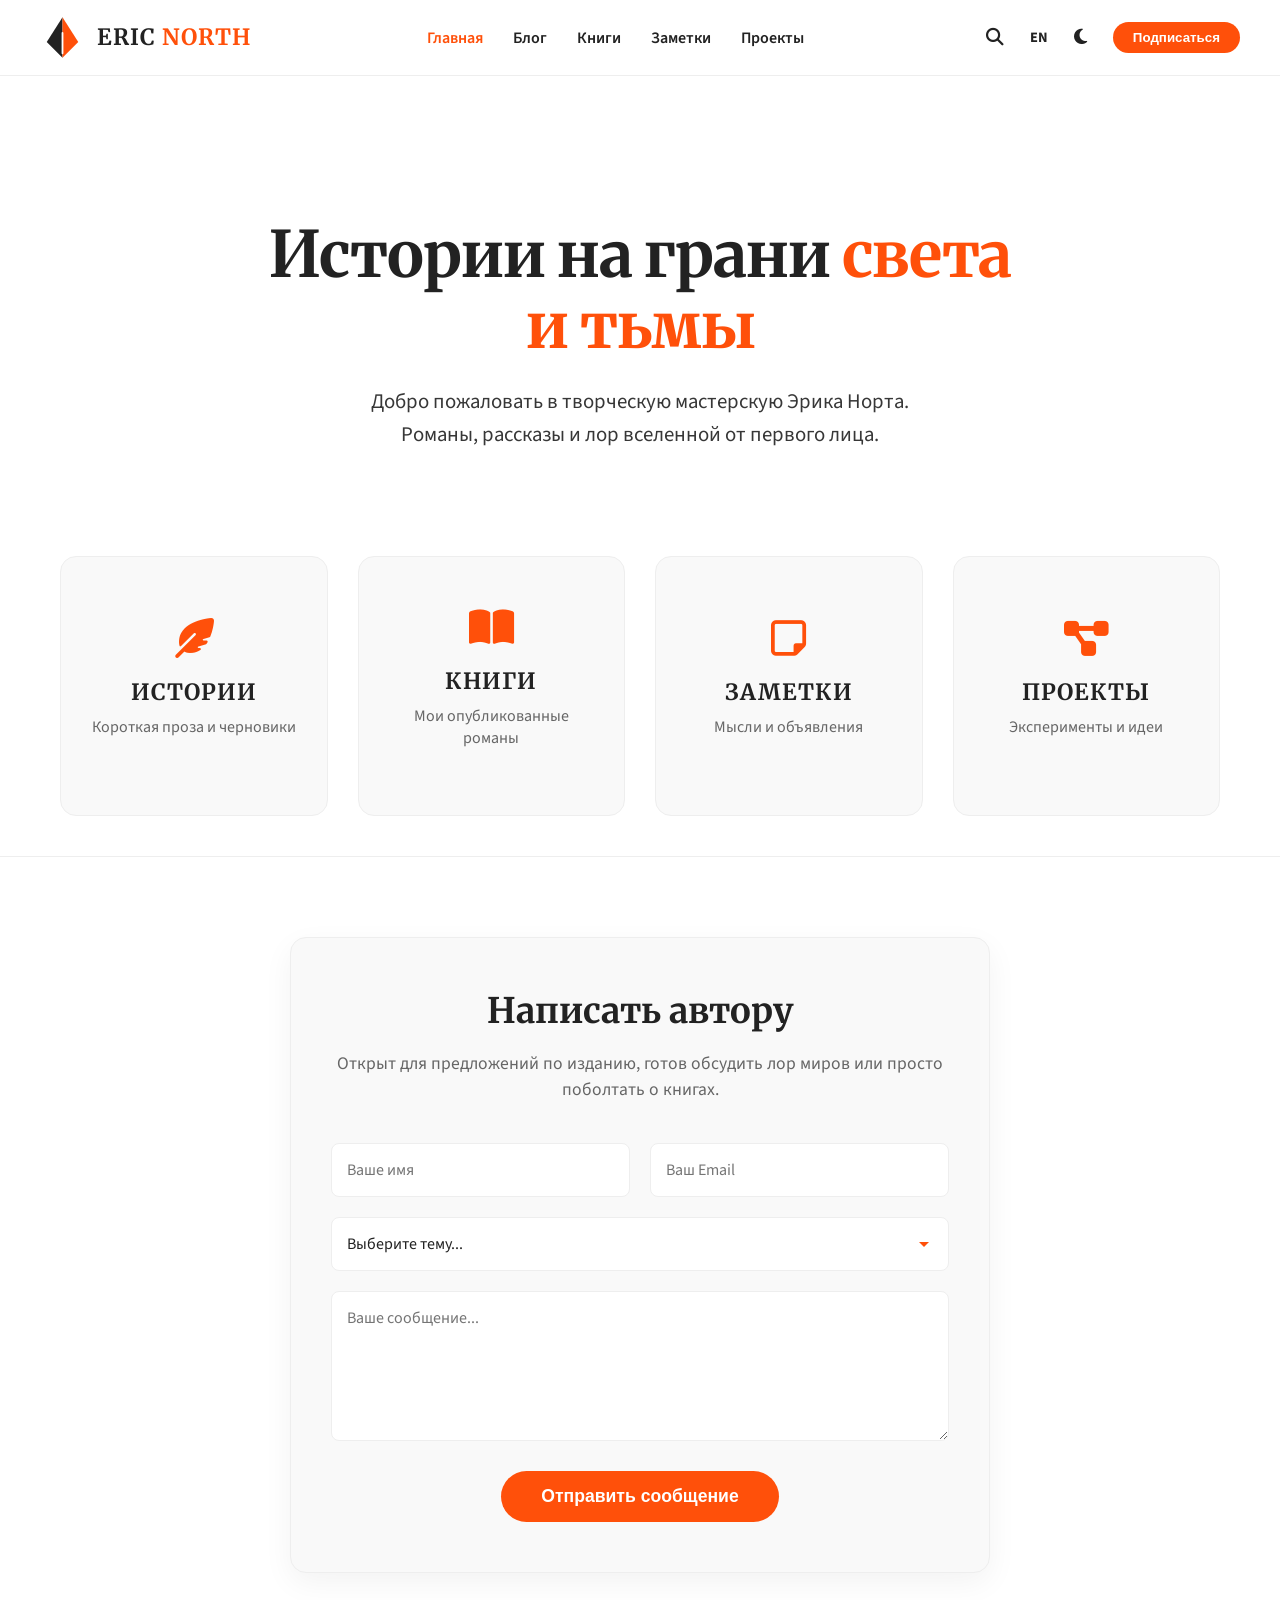
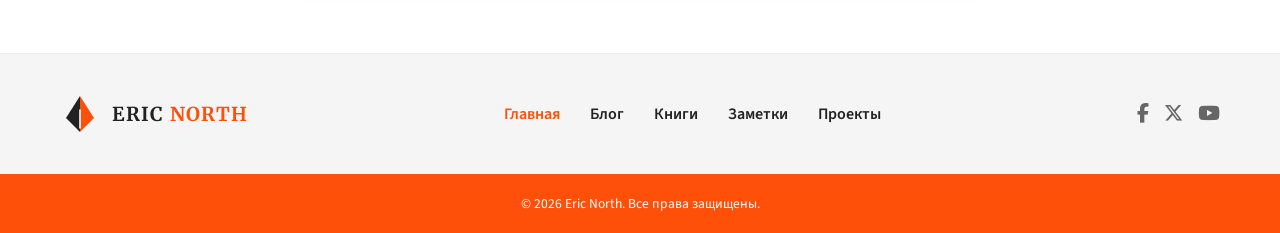
==== index.html @ 6449fa19 "Stage 1.1: shared language module (en default, ru, uk prepared) - i18n.js: one language logic for al" ====
<!DOCTYPE html>
<html lang="ru" data-theme="light">
<head>
    <meta charset="UTF-8">
    <meta name="viewport" content="width=device-width, initial-scale=1.0">
    <title>Eric North | Mystic Fantasy Author</title>
    
    <meta name="description" content="Официальный сайт Эрика Норта. Мистическое фэнтези, архитектура иных миров, романы и рассказы.">
    <meta name="author" content="Eric North">
    
    <meta property="og:type" content="website">
    <meta property="og:url" content="https://ericnorth.netlify.app/">
    <meta property="og:title" content="Eric North | Писатель и Архитектор миров">
    <meta property="og:description" content="Добро пожаловать в творческую мастерскую. Опубликованные книги, истории, лор и заметки на полях.">
    <meta property="og:image" content="https://images.unsplash.com/photo-1519074069444-1ba4fff66d16?ixlib=rb-1.2.1&auto=format&fit=crop&w=1200&q=80">

    <meta property="twitter:card" content="summary_large_image">
    <meta property="twitter:url" content="https://ericnorth.netlify.app/">
    <meta property="twitter:title" content="Eric North | Писатель и Архитектор миров">
    <meta property="twitter:description" content="Добро пожаловать в творческую мастерскую. Опубликованные книги, истории, лор и заметки на полях.">
    <meta property="twitter:image" content="https://images.unsplash.com/photo-1519074069444-1ba4fff66d16?ixlib=rb-1.2.1&auto=format&fit=crop&w=1200&q=80">
    
    <link rel="icon" href='data:image/svg+xml,<svg xmlns="http://www.w3.org/2000/svg" viewBox="0 0 100 100"><path d="M50 5 L15 60 L50 95 L50 5 Z" fill="%23222222"/><path d="M50 5 L85 60 L50 95 L50 5 Z" fill="%23ff500a"/><path d="M50 40 L50 85" stroke="white" stroke-width="4" stroke-linecap="round"/></svg>'>
    <link href="https://fonts.googleapis.com/css2?family=Merriweather:ital,wght@0,300;0,700;1,400&family=Source+Sans+Pro:wght@400;600;700&display=swap" rel="stylesheet">
    <link rel="stylesheet" href="https://cdnjs.cloudflare.com/ajax/libs/font-awesome/6.5.1/css/all.min.css">

    <style>
        :root { --bg-color: #ffffff; --text-color: #222222; --nav-bg: #ffffff; --accent-color: #ff500a; --accent-hover: #e04508; --border-color: #eeeeee; --secondary-text: #666666; --hero-overlay: rgba(255,255,255,0.85); --modal-bg: rgba(255, 255, 255, 0.95); --card-bg: #f9f9f9; --footer-bg: #f5f5f5; }
        [data-theme="dark"] { --bg-color: #121212; --text-color: #e0e0e0; --nav-bg: #1a1a1a; --accent-color: #ff6b35; --accent-hover: #ff8c61; --border-color: #333333; --secondary-text: #aaaaaa; --hero-overlay: rgba(0,0,0,0.8); --modal-bg: rgba(18, 18, 18, 0.95); --card-bg: #1e1e1e; --footer-bg: #1f1f1f; }
        [hidden] { display: none !important; }
        * { box-sizing: border-box; transition: background-color 0.3s ease, color 0.3s ease; }
        body { margin: 0; padding: 0; font-family: 'Source Sans Pro', sans-serif; background-color: var(--bg-color); color: var(--text-color); display: flex; flex-direction: column; min-height: 100vh; }
        h1, h2, h3 { font-family: 'Merriweather', serif; }
        a { text-decoration: none; color: var(--text-color); }
        header { background-color: var(--nav-bg); border-bottom: 1px solid var(--border-color); padding: 15px 40px; position: sticky; top: 0; z-index: 1000; }
        .nav-container { display: flex; justify-content: space-between; align-items: center; max-width: 1200px; margin: 0 auto; }
        .logo-link { display: flex; align-items: center; gap: 12px; }
        .logo-svg { width: 45px; height: 45px; transition: transform 0.3s ease; }
        .logo-text { font-family: 'Merriweather', serif; font-weight: 700; font-size: 1.4rem; letter-spacing: 1px; text-transform: uppercase; line-height: 1; }
        .logo-text span { color: var(--accent-color); }
        .logo-link:hover .logo-svg { transform: scale(1.05); }
        [data-theme="dark"] .logo-svg { filter: drop-shadow(0 0 3px rgba(255, 255, 255, 0.3)); }
        .main-menu { display: flex; gap: 30px; }
        .main-menu a { font-weight: 600; font-size: 1rem; position: relative; }
        .main-menu a:hover, .main-menu a.active { color: var(--accent-color); }
        .actions { display: flex; align-items: center; gap: 20px; }
        .icon-btn { background: none; border: none; cursor: pointer; color: var(--text-color); font-size: 1.1rem; }
        .icon-btn:hover { color: var(--accent-color); }
        .btn-subscribe { background-color: var(--accent-color); color: white; padding: 8px 20px; border-radius: 20px; font-weight: 700; border: none; cursor: pointer; transition: transform 0.2s; }
        .btn-subscribe:hover { background-color: var(--accent-hover); transform: translateY(-2px); }
        .lang-switch { font-weight: 700; font-size: 0.9rem; cursor: pointer; }
        .search-modal { position: fixed; top: 0; left: 0; width: 100%; height: 100%; background-color: var(--modal-bg); z-index: 2000; display: flex; justify-content: center; align-items: center; flex-direction: column; opacity: 0; pointer-events: none; transition: opacity 0.3s ease; backdrop-filter: blur(5px); }
        .search-modal.active { opacity: 1; pointer-events: all; }
        .close-search { position: absolute; top: 30px; right: 40px; font-size: 2rem; background: none; border: none; color: var(--text-color); cursor: pointer; }
        .search-container { width: 100%; max-width: 800px; padding: 0 20px; text-align: center; }
        .search-input { width: 100%; background: transparent; border: none; border-bottom: 2px solid var(--secondary-text); font-family: 'Merriweather', serif; font-size: 2rem; color: var(--text-color); padding: 10px 0; outline: none; }
        .search-input::placeholder { color: var(--secondary-text); opacity: 0.5; font-style: italic; }
        .search-hint { margin-top: 15px; color: var(--secondary-text); font-size: 0.9rem; }
        .subscribe-form { display: flex; flex-direction: column; gap: 20px; width: 100%; max-width: 500px; margin: 0 auto; }
        .subscribe-input { padding: 15px; font-size: 1.2rem; border: 1px solid var(--secondary-text); background: transparent; color: var(--text-color); border-radius: 4px; }
        .subscribe-submit { padding: 15px; font-size: 1.2rem; background: var(--accent-color); color: white; border: none; border-radius: 4px; cursor: pointer; font-weight: 700; }
        .subscribe-submit:hover { background: var(--accent-hover); }
        main { flex: 1; display: flex; flex-direction: column; position: relative; padding: 0; }
        .hero-section { height: 60vh; display: flex; align-items: center; justify-content: center; text-align: center; background-image: url('https://images.unsplash.com/photo-1519074069444-1ba4fff66d16?ixlib=rb-1.2.1&auto=format&fit=crop&w=1920&q=80'); background-size: cover; background-position: center; position: relative; transition: background-image 0.5s ease; }
        .hero-overlay { position: absolute; top: 0; left: 0; right: 0; bottom: 0; background-color: var(--hero-overlay); }
        .hero-content { position: relative; z-index: 1; max-width: 800px; padding: 0 20px; }
        .hero-title-large { font-size: 4rem; margin: 0; color: var(--text-color); letter-spacing: -1px; font-weight: 700; line-height: 1.1; }
        /* НОВЫЙ СТИЛЬ ДЛЯ ПОДЗАГОЛОВКА (САБЛАЙНА) */
        .hero-subtitle { font-size: 1.3rem; color: var(--text-color); margin-top: 25px; line-height: 1.6; max-width: 600px; margin-left: auto; margin-right: auto; font-family: 'Source Sans Pro', sans-serif; opacity: 0.9; }
        
        .featured-cards-container { max-width: 1200px; margin: -60px auto 40px; padding: 0 20px; display: grid; grid-template-columns: repeat(4, 1fr); gap: 30px; position: relative; z-index: 2; }
        .link-card { background-color: var(--card-bg); padding: 50px 30px; text-align: center; border: 1px solid var(--border-color); border-radius: 16px; transition: transform 0.3s, box-shadow 0.3s, border-color 0.3s; cursor: pointer; display: flex; flex-direction: column; align-items: center; justify-content: center; text-decoration: none; }
        .link-card:hover { transform: translateY(-5px); box-shadow: 0 15px 40px rgba(0,0,0,0.1); border-color: var(--accent-color); }
        .link-card i { font-size: 2.5rem; color: var(--accent-color); margin-bottom: 20px; }
        .link-card h3 { margin: 0; font-size: 1.4rem; color: var(--text-color); text-transform: uppercase; letter-spacing: 1px; font-family: 'Merriweather', serif; }
        .link-card p { font-size: 1rem; color: var(--secondary-text); margin-top: 10px; font-family: 'Source Sans Pro', sans-serif; }
        
        .promo-section { max-width: 1200px; margin: 40px auto 80px; background-color: var(--footer-bg); border-radius: 24px; padding: 40px; display: flex; align-items: center; gap: 60px; }
        .promo-section.reverse { flex-direction: row-reverse; }
        .promo-image-wrapper { flex: 1; border-radius: 16px; overflow: hidden; }
        .promo-image { width: 100%; height: auto; display: block; object-fit: cover; }
        .promo-content { flex: 1; display: flex; flex-direction: column; align-items: flex-start; }
        .promo-title { font-family: 'Merriweather', serif; font-size: 2.2rem; margin: 0 0 20px 0; color: var(--text-color); line-height: 1.2; }
        .promo-text { font-size: 1.1rem; color: var(--secondary-text); margin-bottom: 30px; line-height: 1.6; }
        .btn-primary { background-color: var(--accent-color); color: white; padding: 12px 35px; border-radius: 30px; font-weight: 700; font-size: 1rem; text-decoration: none; transition: background 0.3s, transform 0.2s; border: none; cursor: pointer; display: inline-flex; align-items: center; gap: 10px; }
        .btn-primary:hover { background-color: var(--accent-hover); transform: translateY(-3px); box-shadow: 0 5px 15px rgba(255, 80, 10, 0.3); }

        .contact-section { padding: 80px 20px; background-color: var(--bg-color); border-top: 1px solid var(--border-color); }
        .contact-container { max-width: 700px; margin: 0 auto; background-color: var(--card-bg); padding: 50px 40px; border-radius: 16px; border: 1px solid var(--border-color); box-shadow: 0 10px 30px rgba(0,0,0,0.05); }
        .contact-title { font-family: 'Merriweather', serif; font-size: 2.2rem; margin-top: 0; margin-bottom: 10px; text-align: center; }
        .contact-desc { text-align: center; color: var(--secondary-text); margin-bottom: 40px; font-size: 1.1rem; line-height: 1.5; }
        .contact-form { display: flex; flex-direction: column; gap: 20px; }
        .form-row { display: flex; gap: 20px; }
        .form-row input { flex: 1; }
        .contact-input, .contact-select, .contact-textarea { padding: 15px; border: 1px solid var(--border-color); border-radius: 8px; background-color: var(--bg-color); color: var(--text-color); font-family: 'Source Sans Pro', sans-serif; font-size: 1rem; outline: none; transition: border-color 0.3s; width: 100%; appearance: none; }
        .contact-select { background-image: url('data:image/svg+xml;utf8,<svg fill="%23ff500a" height="24" viewBox="0 0 24 24" width="24" xmlns="http://www.w3.org/2000/svg"><path d="M7 10l5 5 5-5z"/><path d="M0 0h24v24H0z" fill="none"/></svg>'); background-repeat: no-repeat; background-position-x: 98%; background-position-y: center; cursor: pointer; }
        .contact-input:focus, .contact-select:focus, .contact-textarea:focus { border-color: var(--accent-color); }
        .contact-textarea { min-height: 150px; resize: vertical; }
        .contact-submit { align-self: center; background-color: var(--accent-color); color: white; border: none; padding: 15px 40px; border-radius: 30px; font-size: 1.1rem; font-weight: 700; cursor: pointer; transition: background 0.3s, transform 0.2s; margin-top: 10px; }
        .contact-submit:hover { background-color: var(--accent-hover); transform: translateY(-2px); box-shadow: 0 5px 15px rgba(255, 80, 10, 0.3); }
        
        footer { background-color: var(--footer-bg); padding: 40px 0 0 0; margin-top: auto; border-top: 1px solid var(--border-color); }
        .footer-container { max-width: 1200px; margin: 0 auto; display: flex; justify-content: space-between; align-items: center; flex-wrap: wrap; padding: 0 20px 40px 20px; }
        .footer-socials { display: flex; gap: 15px; }
        .footer-socials a { font-size: 1.2rem; color: var(--secondary-text); transition: color 0.3s; }
        .footer-socials a:hover { color: var(--accent-color); }
        .copyright { width: 100%; background-color: var(--accent-color); padding: 20px 0; text-align: center; margin-top: 0; }
        .copyright p { margin: 0; font-size: 0.85rem; color: #ffffff; }
        @media (max-width: 900px) { .promo-section, .promo-section.reverse { flex-direction: column; gap: 30px; margin: 40px auto; padding: 30px; } }
        @media (max-width: 768px) { .nav-container { flex-direction: column; gap: 15px; } .footer-container { flex-direction: column; gap: 20px; text-align: center; } .hero-title-large { font-size: 2.5rem; } .hero-subtitle { font-size: 1.1rem; } .featured-cards-container { grid-template-columns: 1fr; margin-top: 0; padding-top: 20px; } .form-row { flex-direction: column; gap: 20px; } .contact-container { padding: 30px 20px; border-radius: 0; border-left: none; border-right: none; } }
        @media (max-width: 768px) { .main-menu { flex-wrap: wrap; justify-content: center; gap: 10px 22px; } }
    </style>

    <script>
        const savedTheme = localStorage.getItem('theme') || 'light';
        document.documentElement.setAttribute('data-theme', savedTheme);
    </script>
</head>
<body>
    <div id="searchModal" class="search-modal">
        <button class="close-search" onclick="toggleSearch()"><i class="fa-solid fa-xmark"></i></button>
        <div class="search-container">
            <input type="text" id="searchInput" class="search-input" placeholder="Введите название книги или темы..." autocomplete="off">
            <p class="search-hint" data-translate="search_hint">Нажмите Enter для поиска</p>
        </div>
    </div>
    
    <div id="subscribeModal" class="search-modal">
        <button class="close-search" onclick="toggleSubscribe()"><i class="fa-solid fa-xmark"></i></button>
        <div class="search-container">
            <h2 style="font-family: 'Merriweather'; margin-bottom: 30px;" data-translate="join_news">Новости и обновления</h2>
            <form class="subscribe-form" name="subscribe-modal" method="POST" data-netlify="true" action="/" netlify-honeypot="bot-field">
                <input type="hidden" name="form-name" value="subscribe-modal" />
                <div hidden><input name="bot-field" /></div>
                <input type="email" name="email" class="subscribe-input" placeholder="Email" required>
                <button type="submit" class="subscribe-submit" data-translate="subscribe_btn">Подписаться</button>
            </form>
            <p class="search-hint" data-translate="spam_note">Никакого спама, только магия.</p>
        </div>
    </div>

    <header>
        <div class="nav-container">
            <a href="index.html" class="logo-link">
                <svg class="logo-svg" xmlns="http://www.w3.org/2000/svg" viewBox="0 0 100 100">
                    <path d="M50 5 L15 60 L50 95 L50 5 Z" fill="#222222"/><path d="M50 5 L85 60 L50 95 L50 5 Z" fill="#ff500a"/><path d="M50 40 L50 85" stroke="white" stroke-width="4" stroke-linecap="round"/>
                </svg>
                <div class="logo-text">ERIC <span>NORTH</span></div>
            </a>
            <nav class="main-menu">
                <a href="index.html" class="active" data-translate="home">Главная</a>
                <a href="blog.html" data-translate="blog">Блог</a>
                <a href="books.html" data-translate="books">Книги</a>
                <a href="notes.html" data-translate="notes">Заметки</a>
                <a href="projects.html"><span class="lang-ru">Проекты</span><span class="lang-en" hidden>Projects</span><span class="lang-uk" hidden>Проєкти</span></a>
            </nav>
            <div class="actions">
                <button class="icon-btn" onclick="toggleSearch()" title="Search"><i class="fa-solid fa-magnifying-glass"></i></button>
                <span class="lang-switch icon-btn" onclick="toggleLanguage()">EN</span>
                <button class="icon-btn" onclick="toggleTheme()"><i class="fa-solid fa-moon" id="theme-icon"></i></button>
                <button class="btn-subscribe" onclick="toggleSubscribe()" data-translate="subscribe">Подписаться</button>
            </div>
        </div>
    </header>

    <main>
        <div class="hero-section" id="hero-section">
            <div class="hero-overlay"></div>
            <div class="hero-content">
                <h1 class="hero-title-large" id="hero-title">
                    <span class="lang-ru">Истории на грани <span style="color: var(--accent-color);">света и тьмы</span></span>
                    <span class="lang-en" hidden>Stories on the edge <span style="color: var(--accent-color);">of light and dark</span></span>
                </h1>
                <p class="hero-subtitle" id="hero-subtitle">
                    <span class="lang-ru">Добро пожаловать в творческую мастерскую Эрика Норта. Романы, рассказы и лор вселенной от первого лица.</span>
                    <span class="lang-en" hidden>Welcome to Eric North's creative workshop. Novels, short fiction, and universe lore firsthand.</span>
                </p>
            </div>
        </div>
        
        <div class="featured-cards-container">
            <a href="blog.html" class="link-card">
                <i class="fa-solid fa-feather-pointed"></i>
                <h3 data-translate="blog_card">Истории</h3>
                <p data-translate="stories_desc">Короткая проза и черновики</p>
            </a>
            <a href="books.html" class="link-card">
                <i class="fa-solid fa-book-open"></i>
                <h3 data-translate="books">Книги</h3>
                <p data-translate="books_desc">Мои опубликованные романы</p>
            </a>
            <a href="notes.html" class="link-card">
                <i class="fa-regular fa-note-sticky"></i>
                <h3 data-translate="notes">Заметки</h3>
                <p data-translate="notes_desc">Мысли и объявления</p>
            </a>
            <a href="projects.html" class="link-card">
                <i class="fa-solid fa-diagram-project"></i>
                <h3 data-translate="projects">Проекты</h3>
                <p data-translate="projects_desc">Эксперименты и идеи</p>
            </a>
        </div>

        <div id="continue-reading-container" style="max-width: 1200px; margin: 0 auto; padding: 0 20px; width: 100%;"></div>

        <div id="promo-container"></div>
        
        <section class="contact-section">
            <div class="contact-container">
                <h2 class="contact-title" data-translate="contact_title">Написать автору</h2>
                <p class="contact-desc" data-translate="contact_desc">Открыт для предложений по изданию, готов обсудить лор миров или просто поболтать о книгах.</p>
                
                <form name="author-contact" method="POST" data-netlify="true" class="contact-form" action="/" netlify-honeypot="bot-field">
                    <input type="hidden" name="form-name" value="author-contact" />
                    <div hidden><input name="bot-field" /></div>

                    <div class="form-row">
                        <input type="text" name="Имя" class="contact-input" id="contact-name" placeholder="Ваше имя" required>
                        <input type="email" name="Email" class="contact-input" id="contact-email" placeholder="Ваш Email" required>
                    </div>

                    <select name="Тема обращения" class="contact-select" required>
                        <option value="" disabled selected id="subj-default">Выберите тему...</option>
                        <option value="Cooperation" id="subj-1">Сотрудничество</option>
                        <option value="Book Review" id="subj-2">Отзыв о книгах</option>
                        <option value="Universe Questions" id="subj-3">Вопросы по вселенной</option>
                        <option value="Other" id="subj-4">Иное</option>
                    </select>

                    <textarea name="Сообщение" class="contact-textarea" id="contact-message" placeholder="Ваше сообщение..." required></textarea>

                    <button type="submit" class="contact-submit" data-translate="contact_send">Отправить сообщение</button>
                </form>
            </div>
        </section>
        
    </main>

    <footer>
        <div class="footer-container">
            <a href="index.html" class="logo-link">
                <svg class="logo-svg" style="width: 40px; height: 40px;" xmlns="http://www.w3.org/2000/svg" viewBox="0 0 100 100">
                    <path d="M50 5 L15 60 L50 95 L50 5 Z" fill="#222222"/><path d="M50 5 L85 60 L50 95 L50 5 Z" fill="#ff500a"/><path d="M50 40 L50 85" stroke="white" stroke-width="4" stroke-linecap="round"/>
                </svg>
                <div class="logo-text" style="font-size: 1.2rem;">ERIC <span>NORTH</span></div>
            </a>
            <nav class="main-menu">
                <a href="index.html" class="active" data-translate="home">Главная</a>
                <a href="blog.html" data-translate="blog">Блог</a>
                <a href="books.html" data-translate="books">Книги</a>
                <a href="notes.html" data-translate="notes">Заметки</a>
                <a href="projects.html"><span class="lang-ru">Проекты</span><span class="lang-en" hidden>Projects</span><span class="lang-uk" hidden>Проєкти</span></a>
            </nav>
            <div class="footer-socials">
                <a href="#" title="Facebook"><i class="fa-brands fa-facebook-f"></i></a>
                <a href="#" title="X (Twitter)"><i class="fa-brands fa-x-twitter"></i></a>
                <a href="#" title="YouTube"><i class="fa-brands fa-youtube"></i></a>
            </div>
        </div>
        <div class="copyright">
            <div style="max-width: 1200px; margin: 0 auto; padding: 0 20px;">
                <p>&copy; 2026 Eric North. <span data-translate="rights">Все права защищены.</span></p>
            </div>
        </div>
    </footer>

    <script src="i18n.js"></script>
    <script src="cms.js"></script>
    <script src="search.js"></script>

    <script>
        const translations = withUk({
            ru: { 
                home: "Главная", blog: "Блог", books: "Книги", notes: "Заметки", subscribe: "Подписаться", search_placeholder: "Введите название книги или темы...", search_hint: "Нажмите Enter для поиска", rights: "Все права защищены.", join_news: "Новости и обновления", subscribe_btn: "Подписаться", spam_note: "Никакого спама, только магия.", blog_card: "Истории", stories_desc: "Короткая проза и черновики", books_desc: "Мои опубликованные романы", notes_desc: "Мысли и объявления", projects: "Проекты", projects_desc: "Эксперименты и идеи",
                contact_title: "Написать автору",
                contact_desc: "Открыт для предложений по изданию, готов обсудить лор миров или просто поболтать о книгах.",
                contact_name: "Ваше имя",
                contact_email: "Ваш Email",
                contact_message: "Ваше сообщение...",
                contact_send: "Отправить сообщение",
                subj_default: "Выберите тему...",
                subj_1: "Сотрудничество",
                subj_2: "Отзыв о книгах",
                subj_3: "Вопросы по вселенной",
                subj_4: "Иное"
            },
            en: { 
                home: "Home", blog: "Blog", books: "Books", notes: "Notes", subscribe: "Subscribe", search_placeholder: "Type book title or topic...", search_hint: "Press Enter to search", rights: "All rights reserved.", join_news: "News & Updates", subscribe_btn: "Subscribe", spam_note: "No spam, just magic.", blog_card: "Stories", stories_desc: "Short fiction and drafts", books_desc: "My published novels", notes_desc: "Thoughts and announcements", projects: "Projects", projects_desc: "Experiments and ideas",
                contact_title: "Contact the Author",
                contact_desc: "Open to publishing offers, ready to discuss the lore of worlds, or just chat about books.",
                contact_name: "Your Name",
                contact_email: "Your Email",
                contact_message: "Your message...",
                contact_send: "Send Message",
                subj_default: "Select a subject...",
                subj_1: "Cooperation",
                subj_2: "Book Review",
                subj_3: "Universe Questions",
                subj_4: "Other"
            }
        });
        
        let currentLang = detectLang();
        
        function setLanguage(lang) {
            currentLang = lang;
            localStorage.setItem('lang', lang); 
            renderLangSwitch(lang);
            
            document.querySelectorAll('[data-translate]').forEach(el => {
                const key = el.getAttribute('data-translate');
                if (translations[lang][key]) el.textContent = translations[lang][key];
            });
            
            const sInput = document.getElementById('searchInput');
            if (sInput) sInput.placeholder = translations[lang]['search_placeholder'];

            const contactName = document.getElementById('contact-name');
            if (contactName) contactName.placeholder = translations[lang]['contact_name'];
            
            const contactEmail = document.getElementById('contact-email');
            if (contactEmail) contactEmail.placeholder = translations[lang]['contact_email'];
            
            const contactMessage = document.getElementById('contact-message');
            if (contactMessage) contactMessage.placeholder = translations[lang]['contact_message'];
            
            const subjIds = ['subj-default', 'subj-1', 'subj-2', 'subj-3', 'subj-4'];
            subjIds.forEach(id => {
                const el = document.getElementById(id);
                const key = id.replace('-', '_');
                if (el && translations[lang][key]) el.textContent = translations[lang][key];
            });
            
            toggleLangBlocks(lang);
        }
        
        function toggleLanguage() { setLanguage(currentLang === 'ru' ? 'en' : 'ru'); }
        
        document.addEventListener('DOMContentLoaded', () => {
            const icon = document.getElementById('theme-icon');
            const currentTheme = document.documentElement.getAttribute('data-theme');
            if(icon) icon.className = currentTheme === 'dark' ? 'fa-solid fa-sun' : 'fa-solid fa-moon';
        });
        
        function toggleTheme() {
            const html = document.documentElement;
            const icon = document.getElementById('theme-icon');
            const currentTheme = html.getAttribute('data-theme');
            const newTheme = currentTheme === 'light' ? 'dark' : 'light';
            html.setAttribute('data-theme', newTheme);
            localStorage.setItem('theme', newTheme);
            icon.className = newTheme === 'dark' ? 'fa-solid fa-sun' : 'fa-solid fa-moon';
        }
        
        function toggleSearch() {
            const modal = document.getElementById('searchModal');
            const input = document.getElementById('searchInput');
            modal.classList.toggle('active');
            if (modal.classList.contains('active')) setTimeout(() => input.focus(), 100);
        }
        
        function toggleSubscribe() {
            document.getElementById('subscribeModal').classList.toggle('active');
        }
        
        document.addEventListener('keydown', function(event) {
            if (event.key === "Escape") {
                document.getElementById('searchModal').classList.remove('active');
                document.getElementById('subscribeModal').classList.remove('active');
            }
        });

        document.addEventListener('db-ready', () => {
            const lastBookId = localStorage.getItem('lastReadBook');
            const lastChapterNum = localStorage.getItem('lastReadChapter');

            if (lastBookId && lastChapterNum && typeof chaptersDB !== 'undefined' && typeof booksDB !== 'undefined') {
                const book = booksDB.find(b => b.id === lastBookId);
                const chapter = chaptersDB.find(ch => ch.book_id === lastBookId && parseInt(ch.chapter_num, 10) === parseInt(lastChapterNum, 10));

                if (book && chapter) {
                    const contContainer = document.getElementById('continue-reading-container');
                    contContainer.innerHTML = `
                        <div style="background-color: var(--card-bg); border: 1px solid var(--accent-color); border-radius: 12px; padding: 20px 30px; margin-bottom: 40px; display: flex; justify-content: space-between; align-items: center; flex-wrap: wrap; gap: 20px; box-shadow: 0 5px 15px rgba(255, 80, 10, 0.1);">
                            <div>
                                <div style="font-size: 0.85rem; text-transform: uppercase; color: var(--accent-color); font-weight: 700; margin-bottom: 5px;">
                                    <span class="lang-ru">Вы остановились на:</span><span class="lang-en" hidden>You left off at:</span>
                                </div>
                                <h3 style="margin: 0; font-family: 'Merriweather', serif; font-size: 1.3rem; color: var(--text-color);">
                                    <span class="lang-ru">${book.title_ru} — ${chapter.title_ru}</span>
                                    <span class="lang-en" hidden>${book.title_en} — ${chapter.title_en}</span>
                                </h3>
                            </div>
                            <a href="reader.html?book=${lastBookId}&chapter=${lastChapterNum}" style="background-color: var(--accent-color); color: white; padding: 10px 25px; border-radius: 30px; font-weight: 700; display: inline-flex; align-items: center; gap: 8px; transition: transform 0.2s; text-decoration: none;">
                                <span class="lang-ru">Продолжить чтение</span><span class="lang-en" hidden>Continue Reading</span> <i class="fa-solid fa-book-open"></i>
                            </a>
                        </div>
                    `;
                }
            }

            if (typeof homeDB !== 'undefined') {
                const heroData = homeDB.find(item => item.id === 'hero');
                if (heroData) {
                    const heroSection = document.getElementById('hero-section');
                    if (heroData.image) heroSection.style.backgroundImage = `url('${heroData.image}')`;
                    
                    const titleContainer = document.getElementById('hero-title');
                    // Обновленный скрипт с проверкой на новые колонки (с дефолтным текстом)
                    titleContainer.innerHTML = `
                        <span class="lang-ru">${heroData.title_ru || 'Истории на грани'} <span style="color: var(--accent-color);">${heroData.text_ru || 'света и тьмы'}</span></span>
                        <span class="lang-en" hidden>${heroData.title_en || 'Stories on the edge'} <span style="color: var(--accent-color);">${heroData.text_en || 'of light and dark'}</span></span>
                    `;

                    const subtitleContainer = document.getElementById('hero-subtitle');
                    if (subtitleContainer) {
                        subtitleContainer.innerHTML = `
                            <span class="lang-ru">${heroData.subline_ru || 'Добро пожаловать в творческую мастерскую Эрика Норта. Романы, рассказы и лор вселенной от первого лица.'}</span>
                            <span class="lang-en" hidden>${heroData.subline_en || "Welcome to Eric North's creative workshop. Novels, short fiction, and universe lore firsthand."}</span>
                        `;
                    }
                }

                const promoContainer = document.getElementById('promo-container');
                if (promoContainer) {
                    promoContainer.innerHTML = '';
                    const promos = homeDB.filter(item => item.id && item.id.startsWith('promo'));
                    
                    promos.forEach(promo => {
                        const isReverse = (promo.reverse === 'true' || promo.reverse === 'TRUE') ? 'reverse' : '';
                        
                        const promoHtml = `
                            <div class="promo-section ${isReverse}">
                                <div class="promo-image-wrapper">
                                    <img src="${promo.image}" alt="${altText(promo.title_ru, promo.title_en)}" class="promo-image" loading="lazy">
                                </div>
                                <div class="promo-content">
                                    <div class="lang-ru">
                                        <h2 class="promo-title">${promo.title_ru}</h2>
                                        <p class="promo-text">${promo.text_ru}</p>
                                        <a href="${promo.link}" class="btn-primary">${promo.btn_text_ru} <i class="fa-solid fa-arrow-right"></i></a>
                                    </div>
                                    <div class="lang-en" hidden>
                                        <h2 class="promo-title">${promo.title_en}</h2>
                                        <p class="promo-text">${promo.text_en}</p>
                                        <a href="${promo.link}" class="btn-primary">${promo.btn_text_en} <i class="fa-solid fa-arrow-right"></i></a>
                                    </div>
                                </div>
                            </div>
                        `;
                        promoContainer.innerHTML += promoHtml;
                    });
                }
                setLanguage(currentLang);
            }
        });
    </script>
</body>
</html>
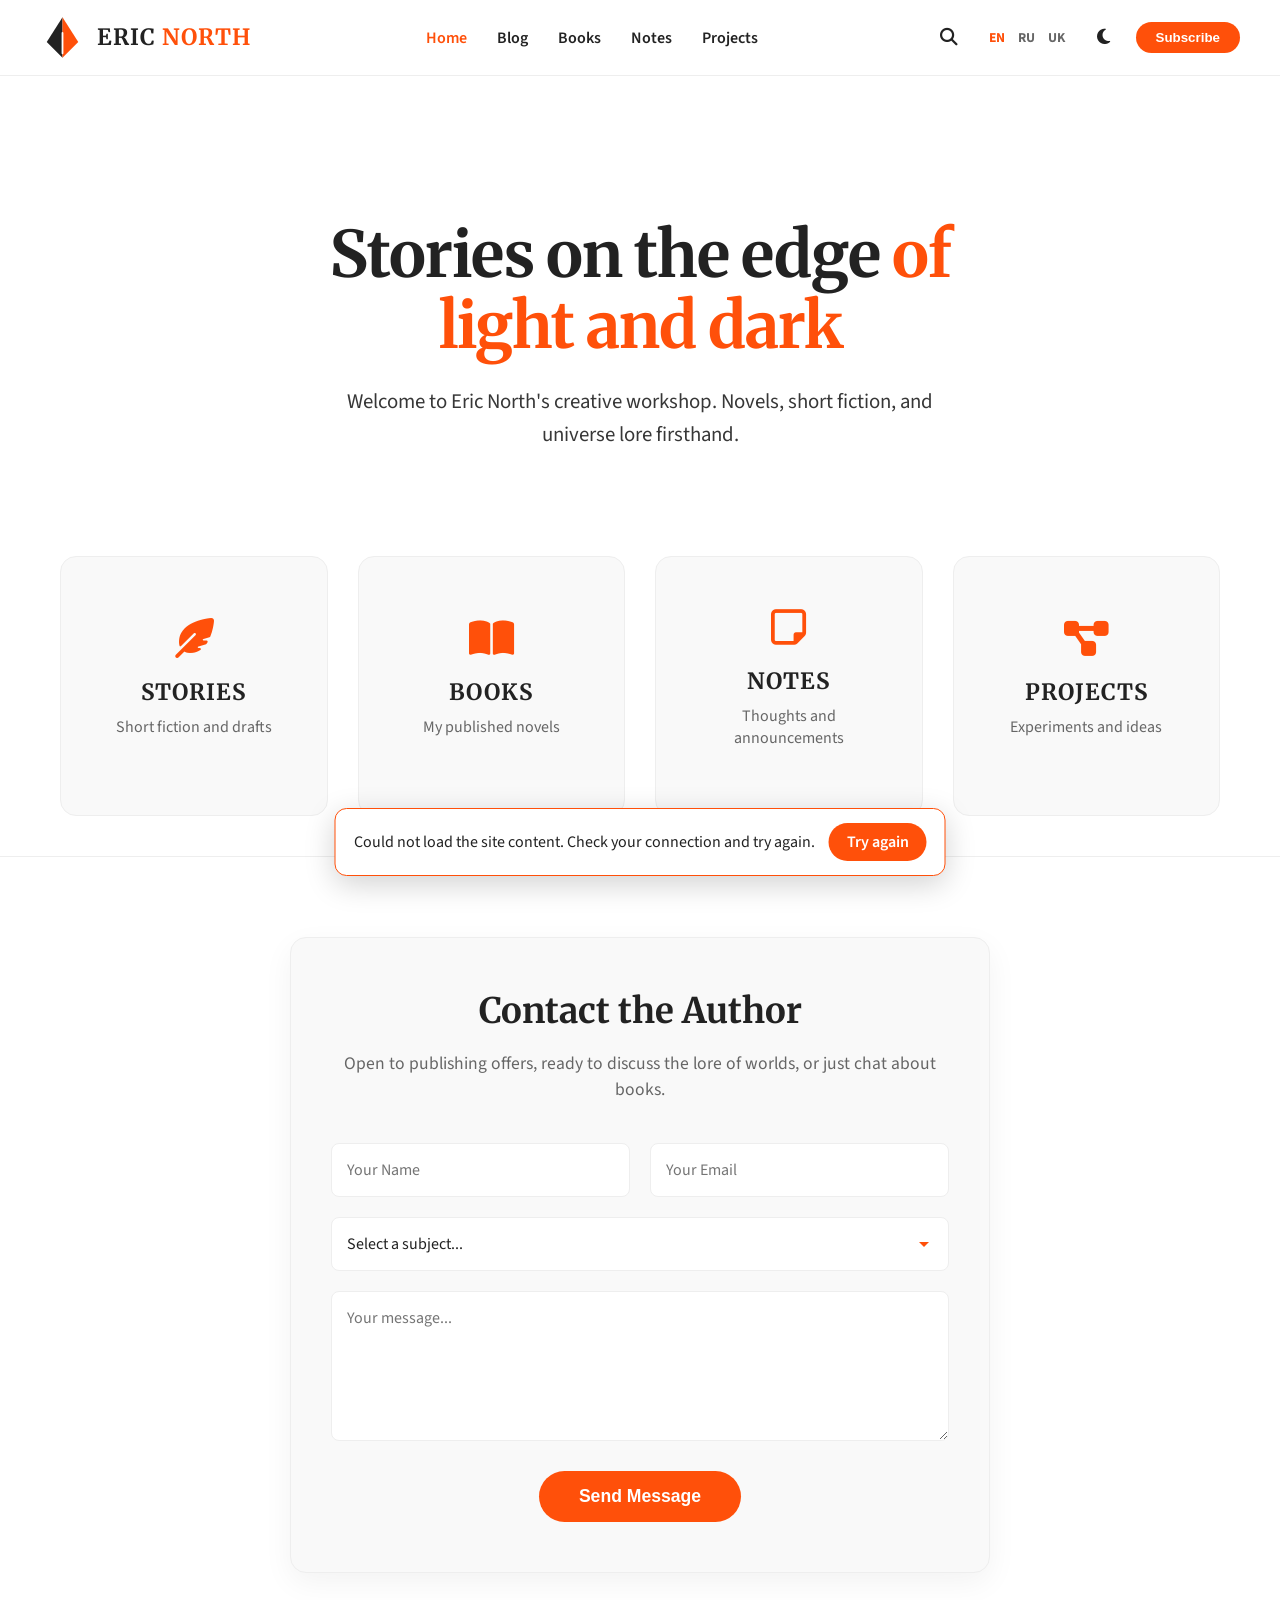
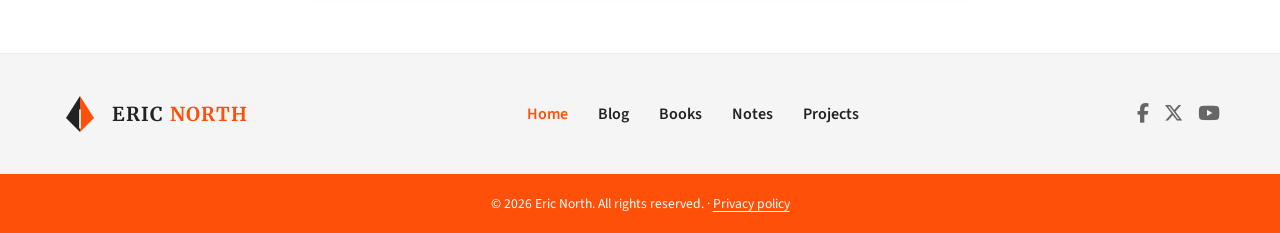
==== commit faa8d2e6: "Release: faster page transitions, English first visit, admin mobile menu, post previews - Site data " ====
--- a/index.html
+++ b/index.html
@@ -2,6 +2,7 @@
 <html lang="ru" data-theme="light">
 <head>
     <meta charset="UTF-8">
+    <link rel="preconnect" href="https://eaumjrfaosozzoebnlcf.supabase.co" crossorigin>
     <meta name="viewport" content="width=device-width, initial-scale=1.0">
     <title>Eric North | Mystic Fantasy Author</title>
     
@@ -107,11 +108,19 @@
         .copyright { width: 100%; background-color: var(--accent-color); padding: 20px 0; text-align: center; margin-top: 0; }
         .copyright p { margin: 0; font-size: 0.85rem; color: #ffffff; }
         @media (max-width: 900px) { .promo-section, .promo-section.reverse { flex-direction: column; gap: 30px; margin: 40px auto; padding: 30px; } }
-        @media (max-width: 768px) { .nav-container { flex-direction: column; gap: 15px; } .footer-container { flex-direction: column; gap: 20px; text-align: center; } .hero-title-large { font-size: 2.5rem; } .hero-subtitle { font-size: 1.1rem; } .featured-cards-container { grid-template-columns: 1fr; margin-top: 0; padding-top: 20px; } .form-row { flex-direction: column; gap: 20px; } .contact-container { padding: 30px 20px; border-radius: 0; border-left: none; border-right: none; } }
+        @media (max-width: 768px) { .nav-container { flex-direction: column; gap: 15px; } .footer-container { flex-direction: column; gap: 20px; text-align: center; } .hero-title-large { font-size: 2.5rem; } .hero-subtitle { font-size: 1.1rem; } .featured-cards-container { grid-template-columns: repeat(auto-fit, minmax(260px, 1fr)); margin-top: 0; padding-top: 20px; } .form-row { flex-direction: column; gap: 20px; } .contact-container { padding: 30px 20px; border-radius: 0; border-left: none; border-right: none; } }
         @media (max-width: 768px) { .main-menu { flex-wrap: wrap; justify-content: center; gap: 10px 22px; } }
     </style>
+    <link rel="stylesheet" href="blocks.css">
+    <style>
+        /* Главная из блоков (включается в админке: Страницы → Главная) */
+        #home-blocks { display: none; }
+        html.home-blocks #home-blocks { display: block; }
+        html.home-blocks main > :not(#home-blocks) { display: none !important; }
+    </style>
 
     <script>
+        try { if (localStorage.getItem('homeMode') === 'blocks' && localStorage.getItem('homePage')) document.documentElement.classList.add('home-blocks'); } catch (e) { }
         const savedTheme = localStorage.getItem('theme') || 'light';
         document.documentElement.setAttribute('data-theme', savedTheme);
     </script>
@@ -143,7 +152,7 @@
         <div class="nav-container">
             <a href="index.html" class="logo-link">
                 <svg class="logo-svg" xmlns="http://www.w3.org/2000/svg" viewBox="0 0 100 100">
-                    <path d="M50 5 L15 60 L50 95 L50 5 Z" fill="#222222"/><path d="M50 5 L85 60 L50 95 L50 5 Z" fill="#ff500a"/><path d="M50 40 L50 85" stroke="white" stroke-width="4" stroke-linecap="round"/>
+                    <path d="M50 5 L15 60 L50 95 L50 5 Z" fill="#222222"/><path d="M50 5 L85 60 L50 95 L50 5 Z" fill="#ff500a" style="fill: var(--accent-color)"/><path d="M50 40 L50 85" stroke="white" stroke-width="4" stroke-linecap="round"/>
                 </svg>
                 <div class="logo-text">ERIC <span>NORTH</span></div>
             </a>
@@ -164,16 +173,17 @@
     </header>
 
     <main>
+        <div id="home-blocks"></div>
         <div class="hero-section" id="hero-section">
             <div class="hero-overlay"></div>
             <div class="hero-content">
                 <h1 class="hero-title-large" id="hero-title">
                     <span class="lang-ru">Истории на грани <span style="color: var(--accent-color);">света и тьмы</span></span>
-                    <span class="lang-en" hidden>Stories on the edge <span style="color: var(--accent-color);">of light and dark</span></span>
+                    <span class="lang-en" hidden>Stories on the edge <span style="color: var(--accent-color);">of light and dark</span></span><span class="lang-uk" hidden>Історії на межі <span style="color: var(--accent-color);">світла й темряви</span></span>
                 </h1>
                 <p class="hero-subtitle" id="hero-subtitle">
                     <span class="lang-ru">Добро пожаловать в творческую мастерскую Эрика Норта. Романы, рассказы и лор вселенной от первого лица.</span>
-                    <span class="lang-en" hidden>Welcome to Eric North's creative workshop. Novels, short fiction, and universe lore firsthand.</span>
+                    <span class="lang-en" hidden>Welcome to Eric North's creative workshop. Novels, short fiction, and universe lore firsthand.</span><span class="lang-uk" hidden>Ласкаво просимо до творчої майстерні Еріка Норта. Романи, оповідання та лор всесвіту з перших вуст.</span>
                 </p>
             </div>
         </div>
@@ -240,7 +250,7 @@
         <div class="footer-container">
             <a href="index.html" class="logo-link">
                 <svg class="logo-svg" style="width: 40px; height: 40px;" xmlns="http://www.w3.org/2000/svg" viewBox="0 0 100 100">
-                    <path d="M50 5 L15 60 L50 95 L50 5 Z" fill="#222222"/><path d="M50 5 L85 60 L50 95 L50 5 Z" fill="#ff500a"/><path d="M50 40 L50 85" stroke="white" stroke-width="4" stroke-linecap="round"/>
+                    <path d="M50 5 L15 60 L50 95 L50 5 Z" fill="#222222"/><path d="M50 5 L85 60 L50 95 L50 5 Z" fill="#ff500a" style="fill: var(--accent-color)"/><path d="M50 40 L50 85" stroke="white" stroke-width="4" stroke-linecap="round"/>
                 </svg>
                 <div class="logo-text" style="font-size: 1.2rem;">ERIC <span>NORTH</span></div>
             </a>
@@ -266,6 +276,7 @@
 
     <script src="i18n.js"></script>
     <script src="cms.js"></script>
+    <script src="blocks.js"></script>
     <script src="search.js"></script>
 
     <script>
@@ -384,15 +395,15 @@
                         <div style="background-color: var(--card-bg); border: 1px solid var(--accent-color); border-radius: 12px; padding: 20px 30px; margin-bottom: 40px; display: flex; justify-content: space-between; align-items: center; flex-wrap: wrap; gap: 20px; box-shadow: 0 5px 15px rgba(255, 80, 10, 0.1);">
                             <div>
                                 <div style="font-size: 0.85rem; text-transform: uppercase; color: var(--accent-color); font-weight: 700; margin-bottom: 5px;">
-                                    <span class="lang-ru">Вы остановились на:</span><span class="lang-en" hidden>You left off at:</span>
+                                    <span class="lang-ru">Вы остановились на:</span><span class="lang-en" hidden>You left off at:</span><span class="lang-uk" hidden>Ви зупинилися на:</span>
                                 </div>
                                 <h3 style="margin: 0; font-family: 'Merriweather', serif; font-size: 1.3rem; color: var(--text-color);">
                                     <span class="lang-ru">${book.title_ru} — ${chapter.title_ru}</span>
-                                    <span class="lang-en" hidden>${book.title_en} — ${chapter.title_en}</span>
+                                    <span class="lang-en" hidden>${book.title_en} — ${chapter.title_en}</span><span class="lang-uk" hidden>${book.title_uk} — ${chapter.title_uk}</span>
                                 </h3>
                             </div>
-                            <a href="reader.html?book=${lastBookId}&chapter=${lastChapterNum}" style="background-color: var(--accent-color); color: white; padding: 10px 25px; border-radius: 30px; font-weight: 700; display: inline-flex; align-items: center; gap: 8px; transition: transform 0.2s; text-decoration: none;">
-                                <span class="lang-ru">Продолжить чтение</span><span class="lang-en" hidden>Continue Reading</span> <i class="fa-solid fa-book-open"></i>
+                            <a href="read/${lastBookId}/${lastChapterNum}" style="background-color: var(--accent-color); color: white; padding: 10px 25px; border-radius: 30px; font-weight: 700; display: inline-flex; align-items: center; gap: 8px; transition: transform 0.2s; text-decoration: none;">
+                                <span class="lang-ru">Продолжить чтение</span><span class="lang-en" hidden>Continue Reading</span><span class="lang-uk" hidden>Продовжити читання</span> <i class="fa-solid fa-book-open"></i>
                             </a>
                         </div>
                     `;
@@ -409,14 +420,14 @@
                     // Обновленный скрипт с проверкой на новые колонки (с дефолтным текстом)
                     titleContainer.innerHTML = `
                         <span class="lang-ru">${heroData.title_ru || 'Истории на грани'} <span style="color: var(--accent-color);">${heroData.text_ru || 'света и тьмы'}</span></span>
-                        <span class="lang-en" hidden>${heroData.title_en || 'Stories on the edge'} <span style="color: var(--accent-color);">${heroData.text_en || 'of light and dark'}</span></span>
+                        <span class="lang-en" hidden>${heroData.title_en || 'Stories on the edge'} <span style="color: var(--accent-color);">${heroData.text_en || 'of light and dark'}</span></span><span class="lang-uk" hidden>${heroData.title_uk || 'Історії на межі'} <span style="color: var(--accent-color);">${heroData.text_uk || 'світла й темряви'}</span></span>
                     `;
 
                     const subtitleContainer = document.getElementById('hero-subtitle');
                     if (subtitleContainer) {
                         subtitleContainer.innerHTML = `
                             <span class="lang-ru">${heroData.subline_ru || 'Добро пожаловать в творческую мастерскую Эрика Норта. Романы, рассказы и лор вселенной от первого лица.'}</span>
-                            <span class="lang-en" hidden>${heroData.subline_en || "Welcome to Eric North's creative workshop. Novels, short fiction, and universe lore firsthand."}</span>
+                            <span class="lang-en" hidden>${heroData.subline_en || "Welcome to Eric North's creative workshop. Novels, short fiction, and universe lore firsthand."}</span><span class="lang-uk" hidden>${heroData.subline_uk || "Ласкаво просимо до творчої майстерні Еріка Норта. Романи, оповідання та лор всесвіту з перших вуст."}</span>
                         `;
                     }
                 }
@@ -432,7 +443,7 @@
                         const promoHtml = `
                             <div class="promo-section ${isReverse}">
                                 <div class="promo-image-wrapper">
-                                    <img src="${promo.image}" alt="${altText(promo.title_ru, promo.title_en)}" class="promo-image" loading="lazy">
+                                    <img src="${promo.image}" alt="${altText(promo.title_ru, promo.title_en, promo.title_uk)}" class="promo-image" loading="lazy">
                                 </div>
                                 <div class="promo-content">
                                     <div class="lang-ru">
@@ -445,6 +456,11 @@
                                         <p class="promo-text">${promo.text_en}</p>
                                         <a href="${promo.link}" class="btn-primary">${promo.btn_text_en} <i class="fa-solid fa-arrow-right"></i></a>
                                     </div>
+                                    <div class="lang-uk" hidden>
+                                        <h2 class="promo-title">${promo.title_uk}</h2>
+                                        <p class="promo-text">${promo.text_uk}</p>
+                                        <a href="${promo.link}" class="btn-primary">${promo.btn_text_uk} <i class="fa-solid fa-arrow-right"></i></a>
+                                    </div>
                                 </div>
                             </div>
                         `;
@@ -454,6 +470,44 @@
                 setLanguage(currentLang);
             }
         });
+
+        // --- Главная из блоков ---
+        // Режим хранится в настройках (settings.home.mode). Если включены блоки и страница
+        // «home» опубликована — показываем её вместо классической главной. Иначе всё как раньше.
+        (function () {
+            const box = document.getElementById('home-blocks');
+            const baseSetLanguage = setLanguage;
+            setLanguage = function (lang) { baseSetLanguage(lang); Blocks.applyLang(box, lang); };
+            function showBlocks(content) {
+                box.innerHTML = Blocks.render(content.blocks);
+                document.documentElement.classList.add('home-blocks');
+                setLanguage(currentLang);
+                if (typeof localizeLinks === 'function') localizeLinks();
+            }
+            function showClassic() {
+                document.documentElement.classList.remove('home-blocks');
+                box.innerHTML = '';
+                try { localStorage.removeItem('homeMode'); localStorage.removeItem('homePage'); } catch (e) { }
+            }
+            let cached = null;
+            try { if (localStorage.getItem('homeMode') === 'blocks') cached = JSON.parse(localStorage.getItem('homePage') || 'null'); } catch (e) { }
+            if (cached && cached.blocks) showBlocks(cached);
+            const pageReq = fetch(`${SUPABASE_URL}/rest/v1/pages?select=published&slug=eq.home&published=not.is.null`, { headers: { apikey: SUPABASE_KEY } })
+                .then(r => r.ok ? r.json() : null).catch(() => null);
+            document.addEventListener('db-ready', async () => {
+                Blocks.state.dataReady = true;
+                const mode = ((typeof siteSettings !== 'undefined' && siteSettings.home) || {}).mode;
+                if (mode !== 'blocks') { showClassic(); return; }
+                const rows = await pageReq;
+                const content = rows && rows[0] && rows[0].published;
+                if (!content || !Array.isArray(content.blocks)) { if (rows) showClassic(); return; }
+                showBlocks(content);
+                try { localStorage.setItem('homeMode', 'blocks'); localStorage.setItem('homePage', JSON.stringify(content)); } catch (e) { }
+            });
+        })();
+
+        // Язык интерфейса — сразу, не дожидаясь данных из базы (иначе до их загрузки видна русская версия)
+        setLanguage(currentLang);
     </script>
 </body>
 </html>
--- a/blocks.css
+++ b/blocks.css
@@ -0,0 +1,100 @@
+/* --- blocks.css ---
+   Оформление блоков конструктора: общие для page.html и главной (index.html). */
+.blk-only { display: none; }
+html[lang="ru"] .blk-in-ru, html[lang="en"] .blk-in-en, html[lang="uk"] .blk-in-uk { display: block; }
+.blk-text { max-width: 760px; margin: 60px auto; padding: 0 20px; }
+.blk-text.blk-width-wide { max-width: 1100px; }
+.blk-center { text-align: center; }
+.blk-title { font-family: 'Merriweather', serif; font-size: 2rem; line-height: 1.3; margin-bottom: 20px; }
+.blk-prose { font-size: 1.1rem; line-height: 1.8; }
+.blk-prose p { margin-bottom: 1em; }
+.blk-prose h2, .blk-prose h3 { font-family: 'Merriweather', serif; margin: 1.4em 0 0.6em; }
+.blk-prose blockquote { border-left: 3px solid var(--accent-color); padding-left: 18px; font-style: italic; color: var(--secondary-text); margin: 1.2em 0; }
+.blk-prose a { color: var(--accent-color); text-decoration: underline; }
+.blk-prose img { max-width: 100%; border-radius: 12px; }
+.blk-prose ul, .blk-prose ol { padding-left: 1.4em; margin-bottom: 1em; }
+.blk-buttons { display: flex; gap: 14px; justify-content: center; flex-wrap: wrap; margin-top: 28px; }
+.btn-secondary { display: inline-flex; align-items: center; gap: 8px; padding: 12px 26px; border-radius: 30px; border: 2px solid var(--accent-color); color: var(--accent-color); font-weight: 700; }
+.btn-secondary:hover { background: var(--accent-color); color: #fff; }
+.blk-cards { margin: 60px 0; }
+.blk-cards .blk-cards-grid { margin-top: 0; grid-template-columns: repeat(var(--blk-cols, 4), 1fr); }
+.blk-cards.blk-overlap { margin: 0 0 40px; }
+.blk-cards.blk-overlap .blk-cards-grid { margin-top: -60px; }
+.blk-quote { max-width: 800px; margin: 70px auto; padding: 0 20px; text-align: center; }
+.blk-quote > i { color: var(--accent-color); font-size: 2rem; }
+.blk-quote blockquote { font-family: 'Merriweather', serif; font-size: 1.6rem; line-height: 1.5; margin: 20px 0; }
+.blk-quote cite { color: var(--secondary-text); font-style: normal; }
+#page-missing { min-height: 40vh; padding-top: 60px; }
+[data-block-index] { cursor: pointer; }
+/* Блоки 2.5 */
+.blk-left { justify-content: flex-start; }
+.blk-loading, .blk-empty { text-align: center; color: var(--secondary-text); padding: 30px 20px; }
+.blk-gallery, .blk-video, .blk-feed, .blk-books, .blk-toc, .blk-notes, .blk-projects, .blk-faq { max-width: 1100px; margin: 60px auto; padding: 0 20px; }
+.blk-gallery-grid { display: grid; grid-template-columns: repeat(var(--blk-cols, 3), 1fr); gap: 16px; }
+.blk-gallery figure { margin: 0; }
+.blk-gallery img { width: 100%; aspect-ratio: 4 / 3; object-fit: cover; border-radius: 12px; display: block; transition: transform .3s; }
+.blk-gallery a:hover img { transform: scale(1.02); }
+.blk-gallery figcaption, .blk-caption { color: var(--secondary-text); font-size: .95rem; margin-top: 8px; text-align: center; }
+.blk-lightbox { position: fixed; inset: 0; background: rgba(0,0,0,.88); z-index: 3000; display: flex; align-items: center; justify-content: center; padding: 30px; cursor: zoom-out; }
+.blk-lightbox img { max-width: 100%; max-height: 100%; border-radius: 8px; }
+.blk-video { max-width: 900px; }
+.blk-video-frame { position: relative; aspect-ratio: 16 / 9; border-radius: 12px; overflow: hidden; background: #000; }
+.blk-video-frame iframe, .blk-video-frame video { position: absolute; inset: 0; width: 100%; height: 100%; border: 0; }
+.blk-feed-grid { display: grid; grid-template-columns: repeat(3, 1fr); gap: 24px; }
+.blk-post { background: var(--card-bg); border: 1px solid var(--border-color); border-radius: 14px; overflow: hidden; display: flex; flex-direction: column; color: inherit; transition: transform .2s, box-shadow .2s; }
+.blk-post:hover { transform: translateY(-4px); box-shadow: 0 10px 25px rgba(0,0,0,.08); }
+.blk-post img { width: 100%; aspect-ratio: 16 / 10; object-fit: cover; }
+.blk-post-body { padding: 20px; display: flex; flex-direction: column; gap: 10px; flex: 1; }
+.blk-post h3 { font-family: 'Merriweather', serif; font-size: 1.2rem; line-height: 1.4; }
+.blk-post p { color: var(--secondary-text); line-height: 1.6; flex: 1; }
+.blk-more { color: var(--accent-color); font-weight: 700; }
+.blk-feed .blk-buttons { margin-top: 30px; }
+.blk-book { display: grid; grid-template-columns: 220px 1fr; gap: 36px; align-items: start; background: var(--card-bg); border: 1px solid var(--border-color); border-radius: 16px; padding: 30px; margin-bottom: 24px; }
+.blk-book > img { width: 100%; border-radius: 8px; box-shadow: 0 10px 25px rgba(0,0,0,.2); }
+.blk-book h3 { font-family: 'Merriweather', serif; font-size: 1.6rem; margin-bottom: 14px; }
+.blk-book .blk-prose { font-size: 1.05rem; }
+.blk-toc { max-width: 760px; }
+.blk-toc-list { list-style: none; padding: 0; border: 1px solid var(--border-color); border-radius: 14px; overflow: hidden; }
+.blk-toc-list li + li { border-top: 1px solid var(--border-color); }
+.blk-toc-list a { display: flex; align-items: center; gap: 16px; padding: 16px 22px; color: inherit; transition: background .2s; }
+.blk-toc-list a:hover { background: var(--card-bg); }
+.blk-toc-num { color: var(--accent-color); font-weight: 700; white-space: nowrap; }
+.blk-toc-row { flex: 1; display: flex; gap: 16px; }
+.blk-toc-title { flex: 1; }
+.blk-toc-list i { color: var(--secondary-text); }
+.blk-notes { max-width: 760px; }
+.blk-note { border-left: 3px solid var(--accent-color); padding: 4px 0 4px 22px; margin-bottom: 34px; }
+.blk-note-date { color: var(--accent-color); font-weight: 700; font-size: .9rem; text-transform: uppercase; letter-spacing: .05em; margin-bottom: 6px; }
+.blk-note h3 { font-family: 'Merriweather', serif; margin-bottom: 8px; }
+.blk-projects-grid { display: grid; grid-template-columns: repeat(auto-fit, minmax(300px, 500px)); justify-content: center; gap: 24px; }
+.blk-project { background: var(--card-bg); border: 1px solid var(--border-color); border-radius: 14px; padding: 26px; }
+.blk-status { display: inline-block; font-size: .8rem; font-weight: 700; color: var(--accent-color); border: 1px solid var(--accent-color); border-radius: 20px; padding: 3px 12px; margin-bottom: 12px; }
+.blk-project h3 { font-family: 'Merriweather', serif; margin-bottom: 10px; }
+.blk-project .blk-prose { font-size: 1rem; color: var(--secondary-text); }
+.blk-progress-label { display: flex; justify-content: space-between; font-size: .9rem; margin: 14px 0 6px; }
+.blk-progress { height: 8px; background: var(--border-color); border-radius: 4px; overflow: hidden; }
+.blk-progress div { height: 100%; background: var(--accent-color); }
+.blk-faq { max-width: 800px; }
+.blk-faq details { border: 1px solid var(--border-color); border-radius: 12px; margin-bottom: 12px; background: var(--card-bg); }
+.blk-faq summary { list-style: none; cursor: pointer; padding: 18px 22px; font-weight: 700; font-size: 1.08rem; display: flex; justify-content: space-between; gap: 16px; align-items: center; }
+.blk-faq summary::-webkit-details-marker { display: none; }
+.blk-faq summary i { color: var(--accent-color); transition: transform .2s; }
+.blk-faq details[open] summary i { transform: rotate(180deg); }
+.blk-faq-a { padding: 0 22px 20px; line-height: 1.7; color: var(--secondary-text); }
+.blk-divider { max-width: 1100px; margin: 0 auto; text-align: center; }
+.blk-divider hr { border: 0; border-top: 1px solid var(--border-color); }
+.blk-divider-dots span { color: var(--accent-color); letter-spacing: .6em; font-size: 1.2rem; }
+.blk-contact { border-top: none; }
+@media (max-width: 900px) { .blk-feed-grid { grid-template-columns: 1fr 1fr; } .blk-book { grid-template-columns: 160px 1fr; gap: 24px; } }
+@media (max-width: 640px) { .blk-gallery-grid { grid-template-columns: 1fr 1fr; } .blk-feed-grid, .blk-projects-grid { grid-template-columns: 1fr; } .blk-book { grid-template-columns: 1fr; } .blk-book > img { max-width: 220px; margin: 0 auto; } }
+[data-block-index].blk-selected { outline: 3px solid var(--accent-color); outline-offset: -3px; }
+@media (max-width: 768px) { .blk-cards .blk-cards-grid { grid-template-columns: 1fr; } .blk-cards.blk-overlap .blk-cards-grid { margin-top: 0; padding-top: 20px; } .blk-title { font-size: 1.6rem; } .blk-quote blockquote { font-size: 1.3rem; } }
+/* Планшет: карточки в две колонки (на телефоне — в одну, при одной карточке — во всю ширину) */
+@media (max-width: 900px) { .blk-cards .blk-cards-grid { grid-template-columns: repeat(auto-fit, minmax(260px, 1fr)); } }
+.btn-secondary { display: inline-flex; align-items: center; gap: 8px; padding: 12px 26px; border-radius: 30px; border: 2px solid var(--accent-color); color: var(--accent-color); font-weight: 700; text-decoration: none; }
+.btn-secondary:hover { background: var(--accent-color); color: #fff; }
+.blk-buttons-row { max-width: 1100px; margin: 40px auto; padding: 0 20px; }
+.blk-continue { max-width: 1160px; margin: 30px auto 40px; background-color: var(--card-bg); border: 1px solid var(--accent-color); border-radius: 12px; padding: 20px 30px; display: flex; justify-content: space-between; align-items: center; flex-wrap: wrap; gap: 20px; box-shadow: 0 5px 15px rgba(255, 80, 10, 0.1); }
+.blk-continue-label { font-size: 0.85rem; text-transform: uppercase; color: var(--accent-color); font-weight: 700; margin-bottom: 5px; }
+.blk-continue h3 { margin: 0; font-family: 'Merriweather', serif; font-size: 1.3rem; color: var(--text-color); }
+@media (max-width: 1200px) { .blk-continue { margin-left: 20px; margin-right: 20px; } }
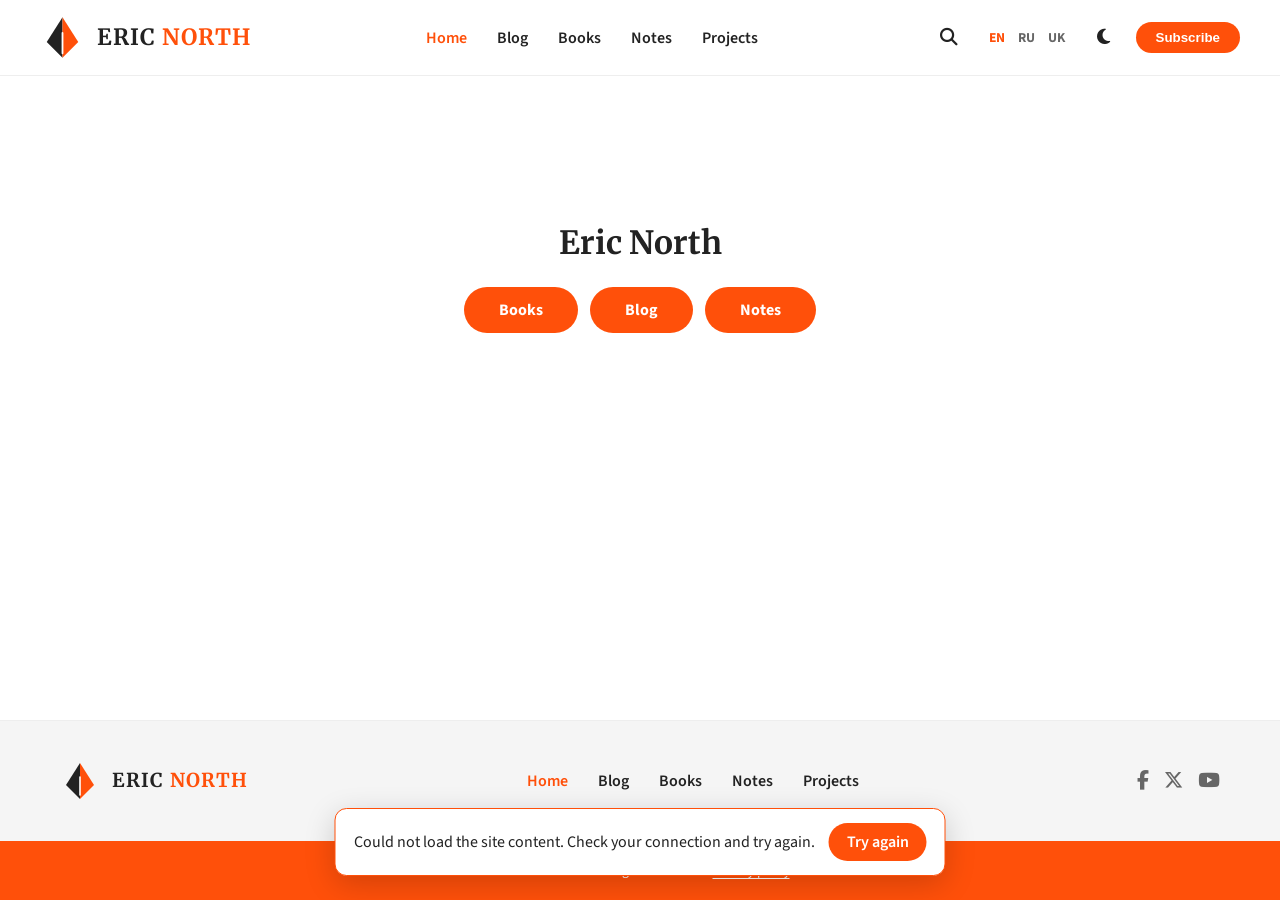
==== commit 761b84af: "Release: collapsible admin sidebar, full-width admin, classic home page removed - Admin on desktop: " ====
--- a/index.html
+++ b/index.html
@@ -113,14 +113,14 @@
     </style>
     <link rel="stylesheet" href="blocks.css">
     <style>
-        /* Главная из блоков (включается в админке: Страницы → Главная) */
-        #home-blocks { display: none; }
-        html.home-blocks #home-blocks { display: block; }
-        html.home-blocks main > :not(#home-blocks) { display: none !important; }
+        /* Главная собирается из блоков (Админка → «Главная»); пока блоки грузятся — место под них, чтобы подвал не прыгал */
+        #home-blocks:empty { min-height: 80vh; }
+        .home-fallback { max-width: 700px; margin: 0 auto; padding: 120px 20px; text-align: center; }
+        .home-fallback h1 { font-family: 'Merriweather', serif; font-size: 2rem; margin-bottom: 24px; }
+        .home-fallback nav { display: flex; gap: 12px; justify-content: center; flex-wrap: wrap; }
     </style>
 
     <script>
-        try { if (localStorage.getItem('homeMode') === 'blocks' && localStorage.getItem('homePage')) document.documentElement.classList.add('home-blocks'); } catch (e) { }
         const savedTheme = localStorage.getItem('theme') || 'light';
         document.documentElement.setAttribute('data-theme', savedTheme);
     </script>
@@ -174,76 +174,12 @@
 
     <main>
         <div id="home-blocks"></div>
-        <div class="hero-section" id="hero-section">
-            <div class="hero-overlay"></div>
-            <div class="hero-content">
-                <h1 class="hero-title-large" id="hero-title">
-                    <span class="lang-ru">Истории на грани <span style="color: var(--accent-color);">света и тьмы</span></span>
-                    <span class="lang-en" hidden>Stories on the edge <span style="color: var(--accent-color);">of light and dark</span></span><span class="lang-uk" hidden>Історії на межі <span style="color: var(--accent-color);">світла й темряви</span></span>
-                </h1>
-                <p class="hero-subtitle" id="hero-subtitle">
-                    <span class="lang-ru">Добро пожаловать в творческую мастерскую Эрика Норта. Романы, рассказы и лор вселенной от первого лица.</span>
-                    <span class="lang-en" hidden>Welcome to Eric North's creative workshop. Novels, short fiction, and universe lore firsthand.</span><span class="lang-uk" hidden>Ласкаво просимо до творчої майстерні Еріка Норта. Романи, оповідання та лор всесвіту з перших вуст.</span>
-                </p>
-            </div>
-        </div>
-        
-        <div class="featured-cards-container">
-            <a href="blog.html" class="link-card">
-                <i class="fa-solid fa-feather-pointed"></i>
-                <h3 data-translate="blog_card">Истории</h3>
-                <p data-translate="stories_desc">Короткая проза и черновики</p>
-            </a>
-            <a href="books.html" class="link-card">
-                <i class="fa-solid fa-book-open"></i>
-                <h3 data-translate="books">Книги</h3>
-                <p data-translate="books_desc">Мои опубликованные романы</p>
-            </a>
-            <a href="notes.html" class="link-card">
-                <i class="fa-regular fa-note-sticky"></i>
-                <h3 data-translate="notes">Заметки</h3>
-                <p data-translate="notes_desc">Мысли и объявления</p>
-            </a>
-            <a href="projects.html" class="link-card">
-                <i class="fa-solid fa-diagram-project"></i>
-                <h3 data-translate="projects">Проекты</h3>
-                <p data-translate="projects_desc">Эксперименты и идеи</p>
-            </a>
-        </div>
-
-        <div id="continue-reading-container" style="max-width: 1200px; margin: 0 auto; padding: 0 20px; width: 100%;"></div>
-
-        <div id="promo-container"></div>
-        
-        <section class="contact-section">
-            <div class="contact-container">
-                <h2 class="contact-title" data-translate="contact_title">Написать автору</h2>
-                <p class="contact-desc" data-translate="contact_desc">Открыт для предложений по изданию, готов обсудить лор миров или просто поболтать о книгах.</p>
-                
-                <form name="author-contact" method="POST" data-netlify="true" class="contact-form" action="/" netlify-honeypot="bot-field">
-                    <input type="hidden" name="form-name" value="author-contact" />
-                    <div hidden><input name="bot-field" /></div>
-
-                    <div class="form-row">
-                        <input type="text" name="Имя" class="contact-input" id="contact-name" placeholder="Ваше имя" required>
-                        <input type="email" name="Email" class="contact-input" id="contact-email" placeholder="Ваш Email" required>
-                    </div>
-
-                    <select name="Тема обращения" class="contact-select" required>
-                        <option value="" disabled selected id="subj-default">Выберите тему...</option>
-                        <option value="Cooperation" id="subj-1">Сотрудничество</option>
-                        <option value="Book Review" id="subj-2">Отзыв о книгах</option>
-                        <option value="Universe Questions" id="subj-3">Вопросы по вселенной</option>
-                        <option value="Other" id="subj-4">Иное</option>
-                    </select>
-
-                    <textarea name="Сообщение" class="contact-textarea" id="contact-message" placeholder="Ваше сообщение..." required></textarea>
-
-                    <button type="submit" class="contact-submit" data-translate="contact_send">Отправить сообщение</button>
-                </form>
-            </div>
-        </section>
-        
+        <!-- Оповещение для Netlify Forms: форма «Написать автору» рисуется скриптом (блок «Форма»),
+             а Netlify принимает письма только от форм, найденных в HTML при деплое. Поля — как в blocks.js. -->
+        <form name="author-contact" data-netlify="true" netlify-honeypot="bot-field" hidden>
+            <input type="hidden" name="form-name" value="author-contact"><input name="bot-field">
+            <input name="Имя"><input name="Email" type="email"><select name="Тема обращения"><option>Other</option></select><textarea name="Сообщение"></textarea>
+        </form>
     </main>
 
     <footer>
@@ -381,128 +317,50 @@
             }
         });
 
-        document.addEventListener('db-ready', () => {
-            const lastBookId = localStorage.getItem('lastReadBook');
-            const lastChapterNum = localStorage.getItem('lastReadChapter');
-
-            if (lastBookId && lastChapterNum && typeof chaptersDB !== 'undefined' && typeof booksDB !== 'undefined') {
-                const book = booksDB.find(b => b.id === lastBookId);
-                const chapter = chaptersDB.find(ch => ch.book_id === lastBookId && parseInt(ch.chapter_num, 10) === parseInt(lastChapterNum, 10));
-
-                if (book && chapter) {
-                    const contContainer = document.getElementById('continue-reading-container');
-                    contContainer.innerHTML = `
-                        <div style="background-color: var(--card-bg); border: 1px solid var(--accent-color); border-radius: 12px; padding: 20px 30px; margin-bottom: 40px; display: flex; justify-content: space-between; align-items: center; flex-wrap: wrap; gap: 20px; box-shadow: 0 5px 15px rgba(255, 80, 10, 0.1);">
-                            <div>
-                                <div style="font-size: 0.85rem; text-transform: uppercase; color: var(--accent-color); font-weight: 700; margin-bottom: 5px;">
-                                    <span class="lang-ru">Вы остановились на:</span><span class="lang-en" hidden>You left off at:</span><span class="lang-uk" hidden>Ви зупинилися на:</span>
-                                </div>
-                                <h3 style="margin: 0; font-family: 'Merriweather', serif; font-size: 1.3rem; color: var(--text-color);">
-                                    <span class="lang-ru">${book.title_ru} — ${chapter.title_ru}</span>
-                                    <span class="lang-en" hidden>${book.title_en} — ${chapter.title_en}</span><span class="lang-uk" hidden>${book.title_uk} — ${chapter.title_uk}</span>
-                                </h3>
-                            </div>
-                            <a href="read/${lastBookId}/${lastChapterNum}" style="background-color: var(--accent-color); color: white; padding: 10px 25px; border-radius: 30px; font-weight: 700; display: inline-flex; align-items: center; gap: 8px; transition: transform 0.2s; text-decoration: none;">
-                                <span class="lang-ru">Продолжить чтение</span><span class="lang-en" hidden>Continue Reading</span><span class="lang-uk" hidden>Продовжити читання</span> <i class="fa-solid fa-book-open"></i>
-                            </a>
-                        </div>
-                    `;
-                }
-            }
-
-            if (typeof homeDB !== 'undefined') {
-                const heroData = homeDB.find(item => item.id === 'hero');
-                if (heroData) {
-                    const heroSection = document.getElementById('hero-section');
-                    if (heroData.image) heroSection.style.backgroundImage = `url('${heroData.image}')`;
-                    
-                    const titleContainer = document.getElementById('hero-title');
-                    // Обновленный скрипт с проверкой на новые колонки (с дефолтным текстом)
-                    titleContainer.innerHTML = `
-                        <span class="lang-ru">${heroData.title_ru || 'Истории на грани'} <span style="color: var(--accent-color);">${heroData.text_ru || 'света и тьмы'}</span></span>
-                        <span class="lang-en" hidden>${heroData.title_en || 'Stories on the edge'} <span style="color: var(--accent-color);">${heroData.text_en || 'of light and dark'}</span></span><span class="lang-uk" hidden>${heroData.title_uk || 'Історії на межі'} <span style="color: var(--accent-color);">${heroData.text_uk || 'світла й темряви'}</span></span>
-                    `;
-
-                    const subtitleContainer = document.getElementById('hero-subtitle');
-                    if (subtitleContainer) {
-                        subtitleContainer.innerHTML = `
-                            <span class="lang-ru">${heroData.subline_ru || 'Добро пожаловать в творческую мастерскую Эрика Норта. Романы, рассказы и лор вселенной от первого лица.'}</span>
-                            <span class="lang-en" hidden>${heroData.subline_en || "Welcome to Eric North's creative workshop. Novels, short fiction, and universe lore firsthand."}</span><span class="lang-uk" hidden>${heroData.subline_uk || "Ласкаво просимо до творчої майстерні Еріка Норта. Романи, оповідання та лор всесвіту з перших вуст."}</span>
-                        `;
-                    }
-                }
-
-                const promoContainer = document.getElementById('promo-container');
-                if (promoContainer) {
-                    promoContainer.innerHTML = '';
-                    const promos = homeDB.filter(item => item.id && item.id.startsWith('promo'));
-                    
-                    promos.forEach(promo => {
-                        const isReverse = (promo.reverse === 'true' || promo.reverse === 'TRUE') ? 'reverse' : '';
-                        
-                        const promoHtml = `
-                            <div class="promo-section ${isReverse}">
-                                <div class="promo-image-wrapper">
-                                    <img src="${promo.image}" alt="${altText(promo.title_ru, promo.title_en, promo.title_uk)}" class="promo-image" loading="lazy">
-                                </div>
-                                <div class="promo-content">
-                                    <div class="lang-ru">
-                                        <h2 class="promo-title">${promo.title_ru}</h2>
-                                        <p class="promo-text">${promo.text_ru}</p>
-                                        <a href="${promo.link}" class="btn-primary">${promo.btn_text_ru} <i class="fa-solid fa-arrow-right"></i></a>
-                                    </div>
-                                    <div class="lang-en" hidden>
-                                        <h2 class="promo-title">${promo.title_en}</h2>
-                                        <p class="promo-text">${promo.text_en}</p>
-                                        <a href="${promo.link}" class="btn-primary">${promo.btn_text_en} <i class="fa-solid fa-arrow-right"></i></a>
-                                    </div>
-                                    <div class="lang-uk" hidden>
-                                        <h2 class="promo-title">${promo.title_uk}</h2>
-                                        <p class="promo-text">${promo.text_uk}</p>
-                                        <a href="${promo.link}" class="btn-primary">${promo.btn_text_uk} <i class="fa-solid fa-arrow-right"></i></a>
-                                    </div>
-                                </div>
-                            </div>
-                        `;
-                        promoContainer.innerHTML += promoHtml;
-                    });
-                }
-                setLanguage(currentLang);
-            }
-        });
-
-        // --- Главная из блоков ---
-        // Режим хранится в настройках (settings.home.mode). Если включены блоки и страница
-        // «home» опубликована — показываем её вместо классической главной. Иначе всё как раньше.
+        // --- Главная: страница «home» из конструктора (Админка → «Главная») ---
+        // Сначала показываем сохранённую в браузере копию (мгновенно), затем свежую из базы.
         (function () {
             const box = document.getElementById('home-blocks');
             const baseSetLanguage = setLanguage;
             setLanguage = function (lang) { baseSetLanguage(lang); Blocks.applyLang(box, lang); };
+            let current = null;
             function showBlocks(content) {
+                current = content;
                 box.innerHTML = Blocks.render(content.blocks);
-                document.documentElement.classList.add('home-blocks');
                 setLanguage(currentLang);
                 if (typeof localizeLinks === 'function') localizeLinks();
             }
-            function showClassic() {
-                document.documentElement.classList.remove('home-blocks');
-                box.innerHTML = '';
-                try { localStorage.removeItem('homeMode'); localStorage.removeItem('homePage'); } catch (e) { }
+            // Если главную сняли с публикации — короткое сообщение со ссылками на разделы
+            function showFallback() {
+                current = null;
+                const t = (ru, en, uk) => `<span class="lang-ru">${ru}</span><span class="lang-en" hidden>${en}</span><span class="lang-uk" hidden>${uk}</span>`;
+                box.innerHTML = `<section class="home-fallback"><h1>${t('Эрик Норт', 'Eric North', 'Ерік Норт')}</h1><nav>
+                    <a class="btn-primary" href="books.html">${t('Книги', 'Books', 'Книги')}</a>
+                    <a class="btn-primary" href="blog.html">${t('Блог', 'Blog', 'Блог')}</a>
+                    <a class="btn-primary" href="notes.html">${t('Заметки', 'Notes', 'Нотатки')}</a></nav></section>`;
+                setLanguage(currentLang);
+                if (typeof localizeLinks === 'function') localizeLinks();
             }
-            let cached = null;
-            try { if (localStorage.getItem('homeMode') === 'blocks') cached = JSON.parse(localStorage.getItem('homePage') || 'null'); } catch (e) { }
-            if (cached && cached.blocks) showBlocks(cached);
-            const pageReq = fetch(`${SUPABASE_URL}/rest/v1/pages?select=published&slug=eq.home&published=not.is.null`, { headers: { apikey: SUPABASE_KEY } })
-                .then(r => r.ok ? r.json() : null).catch(() => null);
-            document.addEventListener('db-ready', async () => {
+            let cachedStr = null;
+            try { localStorage.removeItem('homeMode'); cachedStr = localStorage.getItem('homePage'); } catch (e) { }
+            try { const c = cachedStr && JSON.parse(cachedStr); if (c && Array.isArray(c.blocks)) showBlocks(c); } catch (e) { }
+            fetch(`${SUPABASE_URL}/rest/v1/pages?select=published&slug=eq.home&published=not.is.null&apikey=${encodeURIComponent(SUPABASE_KEY)}`)
+                .then(r => r.ok ? r.json() : null).catch(() => null)
+                .then(rows => {
+                    const content = rows && rows[0] && rows[0].published;
+                    if (content && Array.isArray(content.blocks)) {
+                        const str = JSON.stringify(content);
+                        if (str !== cachedStr) showBlocks(content);
+                        try { localStorage.setItem('homePage', str); } catch (e) { }
+                    } else if (rows) {
+                        showFallback();
+                        try { localStorage.removeItem('homePage'); } catch (e) { }
+                    } else if (!current) showFallback();
+                });
+            // Блоки с данными сайта (посты, книги, «продолжить чтение») перерисовываются, когда данные загружены
+            document.addEventListener('db-ready', () => {
                 Blocks.state.dataReady = true;
-                const mode = ((typeof siteSettings !== 'undefined' && siteSettings.home) || {}).mode;
-                if (mode !== 'blocks') { showClassic(); return; }
-                const rows = await pageReq;
-                const content = rows && rows[0] && rows[0].published;
-                if (!content || !Array.isArray(content.blocks)) { if (rows) showClassic(); return; }
-                showBlocks(content);
-                try { localStorage.setItem('homeMode', 'blocks'); localStorage.setItem('homePage', JSON.stringify(content)); } catch (e) { }
+                if (current && Blocks.needsData(current.blocks)) showBlocks(current);
             });
         })();
 
